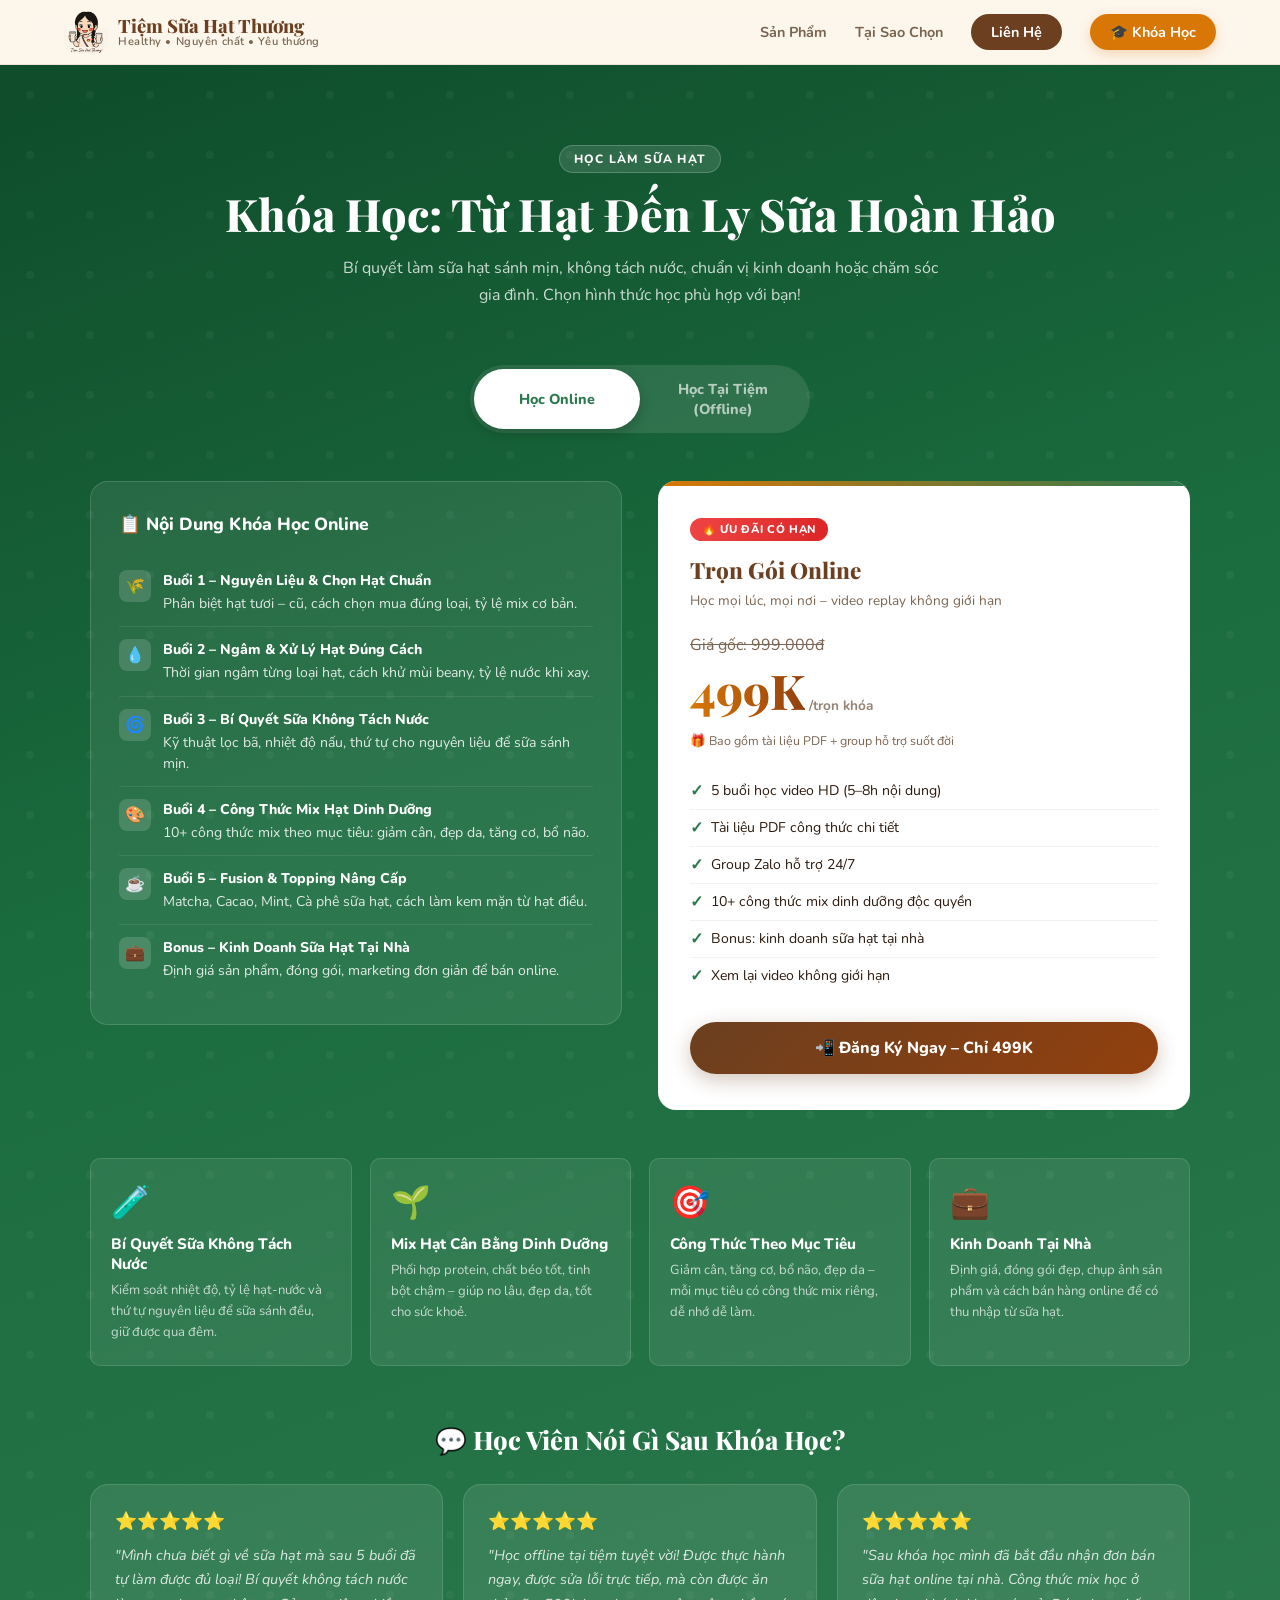
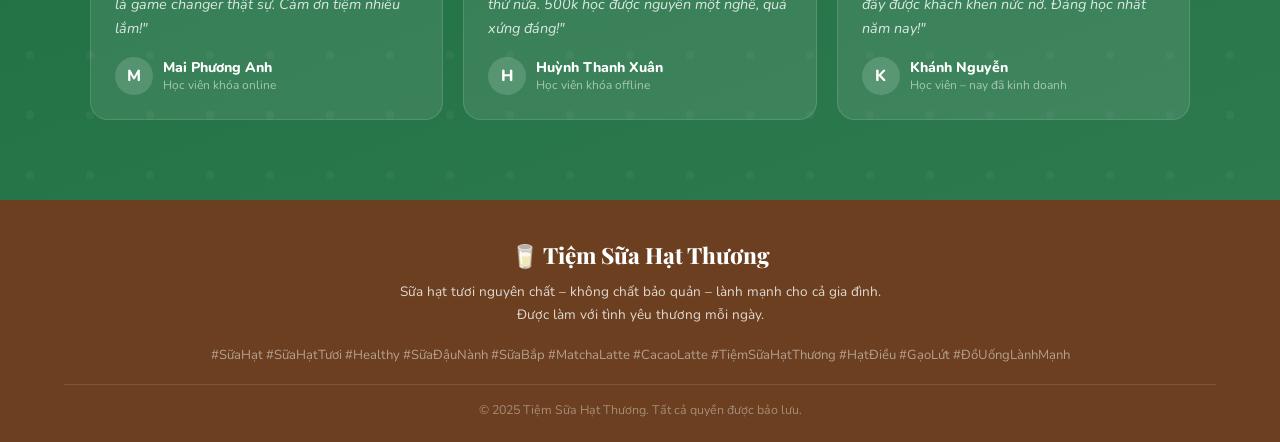
==== course.html @ ad741317 "Initial commit: Redesigned landing page and course page with full-bleed layout and mobile menu" ====
<!DOCTYPE html>
<html lang="vi">

<head>
  <meta charset="UTF-8" />
  <meta name="viewport" content="width=device-width, initial-scale=1.0" />

  <!-- ===== SEO META TAGS ===== -->
  <title>Khóa Học Làm Sữa Hạt | Tiệm Sữa Hạt Thương – Healthy & Ngon</title>
  <meta name="description"
    content="Tham gia khóa học làm sữa hạt tại Tiệm Sữa Hạt Thương. Học bí quyết làm sữa không tách nước, cách mix hạt dinh dưỡng và cách kinh doanh sữa hạt tại nhà. Học online & offline trọn gói chỉ 499K." />
  <meta name="keywords"
    content="học làm sữa hạt, khóa học sữa hạt, cách làm sữa hạt không tách nước, học pha chế sữa hạt online, lớp học sữa hạt offline, kinh doanh sữa hạt" />
  <meta name="robots" content="index, follow" />
  <meta name="author" content="Tiệm Sữa Hạt Thương" />

  <!-- Open Graph / Facebook -->
  <meta property="og:type" content="website" />
  <meta property="og:title" content="Khóa Học Làm Sữa Hạt | Tiệm Sữa Hạt Thương" />
  <meta property="og:description"
    content="Học làm sữa hạt chuyên nghiệp từ A-Z. Bí quyết sữa sánh mịn, không tách nước. Trọn gói chỉ 499K." />
  <meta property="og:image" content="assets/images/dau-nanh-me-den.jpg" />

  <!-- Google Fonts -->
  <link rel="preconnect" href="https://fonts.googleapis.com" />
  <link rel="preconnect" href="https://fonts.gstatic.com" crossorigin />
  <link
    href="https://fonts.googleapis.com/css2?family=Nunito:wght@400;600;700;800;900&family=Playfair+Display:wght@700;800&display=swap"
    rel="stylesheet" />

  <link rel="stylesheet" href="css/landing.css" />

</head>

<body>

  <!-- ===== NAV ===== -->
  <header>
    <nav aria-label="Main navigation">
      <a href="landing.html" class="logo" aria-label="Trang chủ Tiệm Sữa Hạt Thương">
        <div class="logo-icon">
          <img src="assets/logo/logo.png" alt="Logo Tiệm Sữa Hạt Thương" />
        </div>
        <div class="logo-text">
          Tiệm Sữa Hạt Thương
          <span>Healthy • Nguyên chất • Yêu thương</span>
        </div>
      </a>
      <ul class="nav-links" id="nav-links" role="navigation">
        <li><a href="landing.html#products">Sản Phẩm</a></li>
        <li><a href="landing.html#why-us">Tại Sao Chọn</a></li>
        <li><a href="landing.html#contact" class="nav-cta">Liên Hệ</a></li>
        <li><a href="course.html" class="nav-course-btn">🎓 Khóa Học</a></li>
      </ul>
      <button class="menu-toggle" id="menu-toggle" aria-label="Mở menu" aria-expanded="false">
        <span></span>
        <span></span>
        <span></span>
      </button>
    </nav>
  </header>

  <!-- ===== COURSE SECTION ===== -->
  <section id="course" class="course-section" aria-label="Khóa học làm sữa hạt">
    <div class="course-inner">
      <div class="course-header fade-up">
        <div class="section-tag">Học Làm Sữa Hạt</div>
        <h2>Khóa Học: Từ Hạt Đến Ly Sữa Hoàn Hảo</h2>
        <p>Bí quyết làm sữa hạt sánh mịn, không tách nước, chuẩn vị kinh doanh hoặc chăm sóc gia đình. Chọn hình thức học phù hợp với bạn!</p>
      </div>

      <!-- Mode Selector -->
      <div class="course-mode-tabs fade-up" role="tablist">
        <button class="mode-tab active" data-panel="panel-online" role="tab" aria-selected="true">Học Online</button>
        <button class="mode-tab" data-panel="panel-offline" role="tab" aria-selected="false">Học Tại Tiệm (Offline)</button>
      </div>

      <!-- ===== ONLINE PANEL ===== -->
      <div class="course-panel active" id="panel-online" role="tabpanel">
        <div class="course-layout">

          <div class="curriculum fade-up">
            <h3>📋 Nội Dung Khóa Học Online</h3>
            <div class="curriculum-item">
              <div class="ci-icon">🌾</div>
              <div class="ci-text">
                <strong>Buổi 1 – Nguyên Liệu &amp; Chọn Hạt Chuẩn</strong>
                Phân biệt hạt tươi – cũ, cách chọn mua đúng loại, tỷ lệ mix cơ bản.
              </div>
            </div>
            <div class="curriculum-item">
              <div class="ci-icon">💧</div>
              <div class="ci-text">
                <strong>Buổi 2 – Ngâm &amp; Xử Lý Hạt Đúng Cách</strong>
                Thời gian ngâm từng loại hạt, cách khử mùi beany, tỷ lệ nước khi xay.
              </div>
            </div>
            <div class="curriculum-item">
              <div class="ci-icon">🌀</div>
              <div class="ci-text">
                <strong>Buổi 3 – Bí Quyết Sữa Không Tách Nước</strong>
                Kỹ thuật lọc bã, nhiệt độ nấu, thứ tự cho nguyên liệu để sữa sánh mịn.
              </div>
            </div>
            <div class="curriculum-item">
              <div class="ci-icon">🎨</div>
              <div class="ci-text">
                <strong>Buổi 4 – Công Thức Mix Hạt Dinh Dưỡng</strong>
                10+ công thức mix theo mục tiêu: giảm cân, đẹp da, tăng cơ, bổ não.
              </div>
            </div>
            <div class="curriculum-item">
              <div class="ci-icon">☕</div>
              <div class="ci-text">
                <strong>Buổi 5 – Fusion &amp; Topping Nâng Cấp</strong>
                Matcha, Cacao, Mint, Cà phê sữa hạt, cách làm kem mặn từ hạt điều.
              </div>
            </div>
            <div class="curriculum-item">
              <div class="ci-icon">💼</div>
              <div class="ci-text">
                <strong>Bonus – Kinh Doanh Sữa Hạt Tại Nhà</strong>
                Định giá sản phẩm, đóng gói, marketing đơn giản để bán online.
              </div>
            </div>
          </div>

          <div class="price-card fade-up">
            <div class="price-popular">🔥 Ưu đãi có hạn</div>
            <div class="price-title">Trọn Gói Online</div>
            <div class="price-subtitle">Học mọi lúc, mọi nơi – video replay không giới hạn</div>
            <div class="price-old">Giá gốc: 999.000đ</div>
            <div class="price-amount">
              <div class="price-num">499K</div>
              <div class="price-unit">/trọn khóa</div>
            </div>
            <div class="price-note">🎁 Bao gồm tài liệu PDF + group hỗ trợ suốt đời</div>
            <ul class="price-features">
              <li><span class="tick">✓</span> 5 buổi học video HD (5–8h nội dung)</li>
              <li><span class="tick">✓</span> Tài liệu PDF công thức chi tiết</li>
              <li><span class="tick">✓</span> Group Zalo hỗ trợ 24/7</li>
              <li><span class="tick">✓</span> 10+ công thức mix dinh dưỡng độc quyền</li>
              <li><span class="tick">✓</span> Bonus: kinh doanh sữa hạt tại nhà</li>
              <li><span class="tick">✓</span> Xem lại video không giới hạn</li>
            </ul>
            <a href="tel:+84000000000" class="btn-enroll">📲 Đăng Ký Ngay – Chỉ 499K</a>
          </div>

        </div>
      </div>

      <!-- ===== OFFLINE PANEL ===== -->
      <div class="course-panel" id="panel-offline" role="tabpanel">
        <div class="course-layout">
          <div class="curriculum fade-up">
            <h3>📋 Nội Dung Khóa Học Tại Tiệm</h3>
            <div class="curriculum-item">
              <div class="ci-icon">👁️</div>
              <div class="ci-text">
                <strong>Buổi 1 – Tham Quan &amp; Lý Thuyết Nền</strong>
                Trực tiếp xem quy trình hoạt động thực tế tại tiệm, giới thiệu đầy đủ nguyên liệu.
              </div>
            </div>
            <div class="curriculum-item">
              <div class="ci-icon">🤲</div>
              <div class="ci-text">
                <strong>Buổi 2 – Thực Hành: Sữa Đậu Nành &amp; Mix Cơ Bản</strong>
                Tự tay ngâm, xay, nấu và lọc sữa đậu nành đạt chuẩn dưới sự hướng dẫn trực tiếp.
              </div>
            </div>
            <div class="curriculum-item">
              <div class="ci-icon">🔬</div>
              <div class="ci-text">
                <strong>Buổi 3 – Thực Hành: Sữa Hạt Mix Dinh Dưỡng</strong>
                Thực hành 4 công thức mix nâng cao: Hạt Điều–Yến Mạch, Mè Đen, Bí Đỏ, Gạo Rang.
              </div>
            </div>
            <div class="curriculum-item">
              <div class="ci-icon">✨</div>
              <div class="ci-text">
                <strong>Buổi 4 – Fusion &amp; Topping</strong>
                Matcha Latte, Cacao Latte, kem mặn hạt điều – thực hành từ A đến Z.
              </div>
            </div>
            <div class="curriculum-item">
              <div class="ci-icon">🎓</div>
              <div class="ci-text">
                <strong>Buổi 5 – Tổng Kết &amp; Thi Thực Hành</strong>
                Tự làm 1 sản phẩm hoàn chỉnh, nhận chứng nhận hoàn thành khóa học.
              </div>
            </div>
          </div>

          <div class="price-card fade-up">
            <div class="price-popular">⭐ Học trực tiếp – thực hành tay</div>
            <div class="price-title">Trọn Gói Offline</div>
            <div class="price-subtitle">Học tại tiệm – được hướng dẫn tận tình 1-1</div>
            <div class="price-old">Giá gốc: 999.000đ</div>
            <div class="price-amount">
              <div class="price-num">499K</div>
              <div class="price-unit">/trọn khóa</div>
            </div>
            <div class="price-note">🎁 Được ăn thử toàn bộ sản phẩm thực hành ngay tại chỗ!</div>
            <ul class="price-features">
              <li><span class="tick">✓</span> 5 buổi học thực hành trực tiếp tại tiệm</li>
              <li><span class="tick">✓</span> Nguyên liệu thực hành được chuẩn bị sẵn</li>
              <li><span class="tick">✓</span> Hướng dẫn 1-1, sửa lỗi ngay tại chỗ</li>
              <li><span class="tick">✓</span> Tài liệu PDF + video quay lại buổi học</li>
              <li><span class="tick">✓</span> Ăn thử sản phẩm thực hành miễn phí</li>
              <li><span class="tick">✓</span> Chứng nhận hoàn thành khóa học</li>
            </ul>
            <a href="tel:+84000000000" class="btn-enroll">📞 Đăng Ký Lớp Offline – 499K</a>
          </div>
        </div>
      </div>

      <!-- What you'll learn -->
      <div class="learn-grid">
        <div class="learn-card fade-up">
          <div class="learn-icon">🧪</div>
          <h4>Bí Quyết Sữa Không Tách Nước</h4>
          <p>Kiểm soát nhiệt độ, tỷ lệ hạt-nước và thứ tự nguyên liệu để sữa sánh đều, giữ được qua đêm.</p>
        </div>
        <div class="learn-card fade-up">
          <div class="learn-icon">🌱</div>
          <h4>Mix Hạt Cân Bằng Dinh Dưỡng</h4>
          <p>Phối hợp protein, chất béo tốt, tinh bột chậm – giúp no lâu, đẹp da, tốt cho sức khoẻ.</p>
        </div>
        <div class="learn-card fade-up">
          <div class="learn-icon">🎯</div>
          <h4>Công Thức Theo Mục Tiêu</h4>
          <p>Giảm cân, tăng cơ, bổ não, đẹp da – mỗi mục tiêu có công thức mix riêng, dễ nhớ dễ làm.</p>
        </div>
        <div class="learn-card fade-up">
          <div class="learn-icon">💼</div>
          <h4>Kinh Doanh Tại Nhà</h4>
          <p>Định giá, đóng gói đẹp, chụp ảnh sản phẩm và cách bán hàng online để có thu nhập từ sữa hạt.</p>
        </div>
      </div>

      <!-- Course testimonials -->
      <div class="course-testi">
        <h3>💬 Học Viên Nói Gì Sau Khóa Học?</h3>
        <div class="course-testi-grid">
          <div class="course-testi-card fade-up">
            <div class="stars">⭐⭐⭐⭐⭐</div>
            <p class="testi-text">"Mình chưa biết gì về sữa hạt mà sau 5 buổi đã tự làm được đủ loại! Bí quyết không tách nước là game changer thật sự. Cảm ơn tiệm nhiều lắm!"</p>
            <div class="testi-author">
              <div class="author-avatar">M</div>
              <div>
                <div class="author-name">Mai Phương Anh</div>
                <div class="author-location">Học viên khóa online</div>
              </div>
            </div>
          </div>
          <div class="course-testi-card fade-up">
            <div class="stars">⭐⭐⭐⭐⭐</div>
            <p class="testi-text">"Học offline tại tiệm tuyệt vời! Được thực hành ngay, được sửa lỗi trực tiếp, mà còn được ăn thử nữa. 500k học được nguyên một nghề, quá xứng đáng!"</p>
            <div class="testi-author">
              <div class="author-avatar">H</div>
              <div>
                <div class="author-name">Huỳnh Thanh Xuân</div>
                <div class="author-location">Học viên khóa offline</div>
              </div>
            </div>
          </div>
          <div class="course-testi-card fade-up">
            <div class="stars">⭐⭐⭐⭐⭐</div>
            <p class="testi-text">"Sau khóa học mình đã bắt đầu nhận đơn bán sữa hạt online tại nhà. Công thức mix học ở đây được khách khen nức nở. Đáng học nhất năm nay!"</p>
            <div class="testi-author">
              <div class="author-avatar">K</div>
              <div>
                <div class="author-name">Khánh Nguyễn</div>
                <div class="author-location">Học viên – nay đã kinh doanh</div>
              </div>
            </div>
          </div>
        </div>
      </div>

    </div>
  </section>

  <!-- ===== FOOTER ===== -->
  <footer id="contact">
    <div class="footer-logo">🥛 Tiệm Sữa Hạt Thương</div>
    <p>Sữa hạt tươi nguyên chất – không chất bảo quản – lành mạnh cho cả gia đình.<br />
      Được làm với tình yêu thương mỗi ngày.</p>
    <div class="hashtags">
      #SữaHạt #SữaHạtTươi #Healthy #SữaĐậuNành #SữaBắp #MatchaLatte #CacaoLatte #TiệmSữaHạtThương #HạtĐiều #GạoLứt #ĐồUốngLànhMạnh
    </div>
    <div class="footer-bottom">
      © 2025 Tiệm Sữa Hạt Thương. Tất cả quyền được bảo lưu.
    </div>
  </footer>

  <script>
    // Intersection Observer for fade-up animations
    function observeFadeUps() {
      const observer = new IntersectionObserver((entries) => {
        entries.forEach((entry, i) => {
          if (entry.isIntersecting) {
            setTimeout(() => entry.target.classList.add('visible'), i * 35);
            observer.unobserve(entry.target);
          }
        });
      }, { threshold: 0.1 });
      document.querySelectorAll('.fade-up:not(.visible)').forEach(el => observer.observe(el));
    }

    observeFadeUps();

    // Course mode tabs (Online / Offline)
    document.querySelectorAll('.mode-tab').forEach(tab => {
      tab.addEventListener('click', () => {
        document.querySelectorAll('.mode-tab').forEach(t => {
          t.classList.remove('active');
          t.setAttribute('aria-selected', 'false');
        });
        tab.classList.add('active');
        tab.setAttribute('aria-selected', 'true');

        const targetId = tab.dataset.panel;
        document.querySelectorAll('.course-panel').forEach(panel => {
          panel.classList.remove('active');
        });
        document.getElementById(targetId).classList.add('active');

        observeFadeUps();
      });
    });

    // Mobile Menu Toggle
    const menuToggle = document.getElementById('menu-toggle');
    const navLinks = document.getElementById('nav-links');

    if (menuToggle && navLinks) {
      menuToggle.addEventListener('click', () => {
        const isOpen = menuToggle.classList.toggle('active');
        navLinks.classList.toggle('active');
        menuToggle.setAttribute('aria-expanded', isOpen);
        document.body.style.overflow = isOpen ? 'hidden' : '';
      });

      // Close menu when clicking link
      navLinks.querySelectorAll('a').forEach(link => {
        link.addEventListener('click', () => {
          menuToggle.classList.remove('active');
          navLinks.classList.remove('active');
          menuToggle.setAttribute('aria-expanded', 'false');
          document.body.style.overflow = '';
        });
      });
    }
  </script>
</body>

</html>
---- css/landing.css ----
/* ===== DESIGN TOKENS ===== */
:root {
  --cream:   #fdf6ec;
  --warm:    #f5e6cc;
  --brown:   #6b3f1f;
  --amber:   #d97706;
  --green:   #2d7a4f;
  --green-light: #4ade80;
  --matcha:  #84a13a;
  --cacao:   #7b4a2d;
  --text:    #2c1a0e;
  --muted:   #7a6552;
  --white:   #ffffff;
  --shadow:  0 8px 32px rgba(107,63,31,0.12);
  --radius:  18px;
  --radius-sm: 10px;
}

*, *::before, *::after { box-sizing: border-box; margin: 0; padding: 0; }

html { scroll-behavior: smooth; }

body {
  font-family: 'Nunito', sans-serif;
  background: var(--cream);
  color: var(--text);
  overflow-x: hidden;
}

/* ===== HEADER / NAV ===== */
header {
  position: sticky;
  top: 0;
  z-index: 100;
  background: rgba(253,246,236,0.85);
  backdrop-filter: blur(16px);
  border-bottom: 1px solid rgba(107,63,31,0.1);
  padding: 0 5vw;
}
nav {
  display: flex;
  align-items: center;
  justify-content: space-between;
  height: 64px;
  max-width: 1200px;
  margin: auto;
}
.logo {
  display: flex;
  align-items: center;
  gap: 10px;
  text-decoration: none;
}
.logo-icon {
  width: 44px; height: 44px;
  border-radius: 12px;
  overflow: hidden;
  display: flex; align-items: center; justify-content: center;
  background: transparent;
}
.logo-icon img { width: 100%; height: 100%; object-fit: contain; }
.logo-text {
  font-family: 'Playfair Display', serif;
  font-size: 1.15rem;
  font-weight: 800;
  color: var(--brown);
  line-height: 1.1;
}
.logo-text span { display: block; font-size: 0.7rem; font-family: 'Nunito', sans-serif; color: var(--muted); font-weight: 600; letter-spacing: 0.05em; }
.nav-links {
  display: flex; gap: 28px; list-style: none;
}
.nav-links a {
  text-decoration: none; color: var(--muted); font-weight: 700; font-size: 0.9rem;
  transition: color 0.2s;
}
.nav-links a:hover { color: var(--amber); }
.nav-cta {
  background: var(--brown); color: var(--white) !important;
  padding: 8px 20px; border-radius: 50px;
  transition: background 0.2s, transform 0.2s !important;
}
.nav-cta:hover { background: var(--amber) !important; transform: translateY(-1px); }

.nav-course-btn {
  background: var(--amber); color: white !important;
  padding: 8px 20px; border-radius: 50px;
  font-weight: 800;
  box-shadow: 0 4px 12px rgba(217,119,6,0.25);
  transition: all 0.25s !important;
}
.nav-course-btn:hover {
  background: #f59e0b !important;
  transform: translateY(-2px);
  box-shadow: 0 8px 20px rgba(217,119,6,0.4);
}

/* ===== HERO ===== */
.hero {
  position: relative;
  min-height: 92vh;
  display: flex; align-items: center;
  overflow: hidden;
  padding: 80px 5vw 60px;
}
.hero-bg {
  position: absolute; inset: 0;
  background: radial-gradient(ellipse at 70% 50%, #f5e6cc 0%, #fdf6ec 60%);
  z-index: 0;
}
/* Decorative blobs */
.blob {
  position: absolute;
  border-radius: 50%;
  filter: blur(60px);
  opacity: 0.35;
  pointer-events: none;
}
.blob-1 { width: 420px; height: 420px; background: #f9c74f; top: -80px; right: -60px; }
.blob-2 { width: 300px; height: 300px; background: #90be6d; bottom: -40px; left: -80px; }
.blob-3 { width: 200px; height: 200px; background: #f3722c; top: 40%; left: 35%; }

.hero-content {
  position: relative; z-index: 2;
  max-width: 600px;
}
.hero-badge {
  display: inline-flex; align-items: center; gap: 6px;
  background: linear-gradient(90deg, #d97706, #92400e);
  color: white;
  font-size: 0.78rem; font-weight: 800; letter-spacing: 0.08em;
  text-transform: uppercase;
  padding: 6px 16px; border-radius: 50px;
  margin-bottom: 20px;
  box-shadow: 0 4px 14px rgba(217,119,6,0.4);
  animation: pulse-badge 2.5s ease-in-out infinite;
}
@keyframes pulse-badge {
  0%, 100% { box-shadow: 0 4px 14px rgba(217,119,6,0.4); }
  50%       { box-shadow: 0 4px 24px rgba(217,119,6,0.7); }
}
.hero h1 {
  font-family: 'Playfair Display', serif;
  font-size: clamp(2.4rem, 5vw, 3.8rem);
  font-weight: 800;
  line-height: 1.15;
  color: var(--brown);
  margin-bottom: 18px;
}
.hero h1 em {
  font-style: normal;
  background: linear-gradient(90deg, var(--amber), var(--green));
  -webkit-background-clip: text;
  -webkit-text-fill-color: transparent;
  background-clip: text;
}
.hero p {
  font-size: 1.1rem; color: var(--muted); line-height: 1.7;
  margin-bottom: 32px; max-width: 520px;
}
.hero-ctas {
  display: flex; flex-wrap: wrap; gap: 14px;
}
.btn-primary {
  display: inline-flex; align-items: center; gap: 8px;
  background: linear-gradient(135deg, var(--brown), #92400e);
  color: white; font-weight: 800; font-size: 1rem;
  padding: 14px 32px; border-radius: 50px;
  text-decoration: none;
  box-shadow: 0 6px 20px rgba(107,63,31,0.35);
  transition: transform 0.25s, box-shadow 0.25s;
}
.btn-primary:hover { transform: translateY(-3px); box-shadow: 0 12px 28px rgba(107,63,31,0.4); }
.btn-outline {
  display: inline-flex; align-items: center; gap: 8px;
  border: 2px solid var(--brown); color: var(--brown);
  font-weight: 800; font-size: 1rem;
  padding: 12px 28px; border-radius: 50px;
  text-decoration: none;
  transition: background 0.25s, color 0.25s, transform 0.25s;
}
.btn-outline:hover { background: var(--brown); color: white; transform: translateY(-3px); }

.hero-stats {
  display: flex; gap: 32px; margin-top: 48px;
}
.stat { text-align: center; }
.stat-num {
  font-family: 'Playfair Display', serif;
  font-size: 2rem; font-weight: 800; color: var(--brown); line-height: 1;
}
.stat-label { font-size: 0.78rem; color: var(--muted); font-weight: 700; margin-top: 4px; }

/* Hero floating images */
.hero-images {
  position: absolute; right: 5vw; top: 50%;
  transform: translateY(-50%);
  z-index: 2;
  display: grid;
  grid-template-columns: 1fr 1fr;
  grid-template-rows: 1fr 1fr;
  gap: 16px;
  width: clamp(280px, 38vw, 480px);
}
.hero-img-card {
  border-radius: 20px;
  overflow: hidden;
  box-shadow: var(--shadow);
  aspect-ratio: 1;
  position: relative;
}
.hero-img-card img { width: 100%; height: 100%; object-fit: cover; transition: transform 0.4s; }
.hero-img-card:hover img { transform: scale(1.07); }
.hero-img-card:nth-child(1) { grid-column: 1; grid-row: 1; transform: rotate(-2deg) translateY(8px); }
.hero-img-card:nth-child(2) { grid-column: 2; grid-row: 1; transform: rotate(2deg) translateY(-8px); }
.hero-img-card:nth-child(3) { grid-column: 1; grid-row: 2; transform: rotate(1.5deg) translateY(4px); }
.hero-img-card:nth-child(4) { grid-column: 2; grid-row: 2; transform: rotate(-1.5deg) translateY(-4px); }

/* ===== WHY US ===== */
.why-us {
  background: linear-gradient(135deg, var(--brown) 0%, #92400e 100%);
  color: white;
  padding: 70px 5vw;
  text-align: center;
}
.section-tag {
  display: inline-block;
  background: rgba(255,255,255,0.15);
  color: white;
  font-size: 0.75rem; font-weight: 800; letter-spacing: 0.1em; text-transform: uppercase;
  padding: 5px 14px; border-radius: 50px;
  margin-bottom: 14px;
}
.section-tag-dark {
  display: inline-block;
  background: rgba(107,63,31,0.1);
  color: var(--brown);
  font-size: 0.75rem; font-weight: 800; letter-spacing: 0.1em; text-transform: uppercase;
  padding: 5px 14px; border-radius: 50px;
  margin-bottom: 14px;
}
.why-us h2 {
  font-family: 'Playfair Display', serif;
  font-size: clamp(1.8rem, 3vw, 2.6rem);
  font-weight: 800; margin-bottom: 48px;
}
.why-grid {
  display: grid;
  grid-template-columns: repeat(auto-fit, minmax(200px, 1fr));
  gap: 28px;
  max-width: 1000px; margin: auto;
}
.why-card {
  background: rgba(255,255,255,0.1);
  border: 1px solid rgba(255,255,255,0.2);
  border-radius: var(--radius);
  padding: 32px 20px;
  transition: background 0.3s, transform 0.3s;
}
.why-card:hover { background: rgba(255,255,255,0.18); transform: translateY(-4px); }
.why-icon { font-size: 2.4rem; margin-bottom: 14px; }
.why-card h3 { font-size: 1.05rem; font-weight: 800; margin-bottom: 8px; }
.why-card p { font-size: 0.88rem; color: rgba(255,255,255,0.75); line-height: 1.6; }

/* ===== PRODUCTS SECTION ===== */
.products {
  padding: 80px 5vw;
  max-width: 1280px; margin: auto;
}
.section-header { text-align: center; margin-bottom: 50px; }
.section-header h2 {
  font-family: 'Playfair Display', serif;
  font-size: clamp(1.9rem, 3.5vw, 2.8rem);
  font-weight: 800; color: var(--brown);
}
.section-header p {
  font-size: 1rem; color: var(--muted); margin-top: 10px; max-width: 560px; margin-left: auto; margin-right: auto; line-height: 1.65;
}

/* Filter tabs */
.filter-tabs {
  display: flex; flex-wrap: wrap; justify-content: center; gap: 10px;
  margin-bottom: 40px;
}
.tab-btn {
  border: 2px solid var(--warm);
  background: var(--white);
  color: var(--muted);
  font-family: 'Nunito', sans-serif;
  font-weight: 700; font-size: 0.9rem;
  padding: 9px 22px; border-radius: 50px; cursor: pointer;
  transition: all 0.25s;
}
.tab-btn:hover, .tab-btn.active {
  background: var(--brown); border-color: var(--brown); color: white;
}

/* Product grid */
.product-grid {
  display: grid;
  grid-template-columns: repeat(auto-fill, minmax(160px, 1fr));
  gap: 16px;
}
.product-card {
  background: var(--white);
  border-radius: var(--radius);
  overflow: visible; /* Allow tags to overlap edges */
  box-shadow: 0 4px 20px rgba(107,63,31,0.08);
  transition: transform 0.35s, box-shadow 0.35s;
  position: relative;
}
.product-card:hover { transform: translateY(-8px); box-shadow: 0 16px 40px rgba(107,63,31,0.15); }
.product-card[data-hidden="true"] { display: none; }

.product-img-wrap {
  position: relative;
  overflow: hidden;
  aspect-ratio: 4/5;
  background: #f0f0f0;
  border-radius: var(--radius) var(--radius) 0 0; /* Match card top radius */
}
.product-img-wrap img {
  width: 100%; height: 100%; object-fit: cover;
  transition: transform 0.6s cubic-bezier(0.165, 0.84, 0.44, 1);
}
.product-card:hover .product-img-wrap img { transform: scale(1.1); }

/* Tags are now absolutely positioned independently of overlay for better control */
.badge-bestseller {
  position: absolute;
  top: -8px; left: -8px;
  background: #e11d48; color: white;
  padding: 6px 14px; border-radius: 6px;
  font-size: 0.72rem; font-weight: 800;
  box-shadow: 0 4px 14px rgba(225,29,72,0.45);
  z-index: 10;
  transform: rotate(-3deg); /* Slight tilt for visual interest */
  pointer-events: none;
}

.badge-category {
  position: absolute;
  top: 10px; right: 10px;
  background: rgba(253,246,236,0.92);
  backdrop-filter: blur(6px);
  color: var(--brown); font-size: 0.62rem; font-weight: 800;
  padding: 4px 12px; border-radius: 50px;
  z-index: 10;
  pointer-events: none;
  box-shadow: 0 2px 8px rgba(0,0,0,0.05);
}

.product-info {
  padding: 16px 12px;
  text-align: center;
  background: white;
}
.product-name {
  font-size: 0.95rem; font-weight: 800; color: var(--brown);
  margin-bottom: 6px;
  overflow: hidden; text-overflow: ellipsis; white-space: nowrap;
}
.product-price {
  display: flex; align-items: baseline; justify-content: center; gap: 3px;
  color: #b91c1c; /* Dark red for price */
}
.price-val {
  font-family: 'Playfair Display', serif;
  font-size: 1.6rem; font-weight: 800;
  line-height: 1;
}
.price-unit {
  font-size: 0.8rem; font-weight: 700;
  opacity: 0.8;
}

/* ===== EXTRAS SECTION ===== */
.extras-section {
  background: var(--warm);
  padding: 60px 5vw;
}
.extras-inner {
  max-width: 900px; margin: auto;
}
.extras-grid {
  display: grid;
  grid-template-columns: repeat(auto-fit, minmax(180px, 1fr));
  gap: 18px;
  margin-top: 36px;
}
.extra-card {
  background: var(--white);
  border-radius: var(--radius-sm);
  padding: 22px 18px;
  text-align: center;
  box-shadow: 0 2px 12px rgba(107,63,31,0.07);
  transition: transform 0.25s, box-shadow 0.25s;
}
.extra-card:hover { transform: translateY(-3px); box-shadow: 0 8px 24px rgba(107,63,31,0.13); }
.extra-icon { font-size: 2rem; margin-bottom: 10px; }
.extra-card h3 { font-size: 0.95rem; font-weight: 800; color: var(--text); margin-bottom: 6px; }
.extra-card .price { font-size: 1rem; font-weight: 800; color: var(--amber); }

/* ===== HOW IT WORKS ===== */
.how-it-works {
  padding: 70px 5vw;
  text-align: center;
  max-width: 1100px; margin: auto;
}
.steps {
  display: grid;
  grid-template-columns: repeat(auto-fit, minmax(200px, 1fr));
  gap: 30px;
  margin-top: 48px;
  position: relative;
}
.step-card {
  padding: 30px 20px;
  position: relative;
}
.step-num {
  width: 56px; height: 56px;
  background: linear-gradient(135deg, var(--amber), var(--brown));
  color: white; font-family: 'Playfair Display', serif; font-size: 1.4rem; font-weight: 800;
  border-radius: 50%;
  display: flex; align-items: center; justify-content: center;
  margin: 0 auto 18px;
  box-shadow: 0 6px 18px rgba(217,119,6,0.35);
}
.step-card h3 { font-size: 1rem; font-weight: 800; color: var(--brown); margin-bottom: 8px; }
.step-card p { font-size: 0.87rem; color: var(--muted); line-height: 1.65; }

/* ===== TESTIMONIALS ===== */
.testimonials {
  background: linear-gradient(135deg, #fdf6ec, #f5e6cc);
  padding: 70px 5vw;
  text-align: center;
}
.testimonials h2 {
  font-family: 'Playfair Display', serif;
  font-size: clamp(1.8rem, 3vw, 2.6rem);
  font-weight: 800; color: var(--brown); margin-bottom: 10px;
}
.testi-grid {
  display: grid;
  grid-template-columns: repeat(auto-fit, minmax(250px, 1fr));
  gap: 24px;
  max-width: 1000px; margin: 40px auto 0;
}
.testi-card {
  background: white;
  border-radius: var(--radius);
  padding: 28px 24px;
  text-align: left;
  box-shadow: 0 4px 20px rgba(107,63,31,0.08);
  transition: transform 0.3s;
}
.testi-card:hover { transform: translateY(-4px); }
.stars { font-size: 1.1rem; color: #f59e0b; margin-bottom: 12px; }
.testi-text { font-size: 0.9rem; color: var(--muted); line-height: 1.7; margin-bottom: 16px; font-style: italic; }
.testi-author {
  display: flex; align-items: center; gap: 10px;
}
.author-avatar {
  width: 38px; height: 38px;
  background: linear-gradient(135deg, var(--amber), var(--brown));
  border-radius: 50%;
  display: flex; align-items: center; justify-content: center;
  color: white; font-weight: 800; font-size: 1rem;
}
.author-name { font-weight: 800; font-size: 0.88rem; color: var(--text); }
.author-location { font-size: 0.75rem; color: var(--muted); }

/* ===== CTA BANNER ===== */
.cta-banner {
  background: linear-gradient(135deg, var(--green), #166534);
  color: white;
  padding: 70px 5vw;
  text-align: center;
}
.cta-banner h2 {
  font-family: 'Playfair Display', serif;
  font-size: clamp(1.8rem, 3.5vw, 2.8rem);
  font-weight: 800; margin-bottom: 16px;
}
.cta-banner p { font-size: 1rem; color: rgba(255,255,255,0.8); max-width: 520px; margin: 0 auto 32px; line-height: 1.65; }
.btn-white {
  display: inline-flex; align-items: center; gap: 8px;
  background: white; color: var(--green);
  font-weight: 800; font-size: 1rem;
  padding: 14px 36px; border-radius: 50px;
  text-decoration: none;
  box-shadow: 0 6px 20px rgba(0,0,0,0.2);
  transition: transform 0.25s, box-shadow 0.25s;
}
.btn-white:hover { transform: translateY(-3px); box-shadow: 0 12px 28px rgba(0,0,0,0.25); }

/* ===== FOOTER ===== */
footer {
  background: var(--brown);
  color: rgba(255,255,255,0.8);
  padding: 40px 5vw 24px;
  text-align: center;
}
footer .footer-logo {
  font-family: 'Playfair Display', serif;
  font-size: 1.4rem; font-weight: 800; color: white;
  margin-bottom: 10px;
}
footer p { font-size: 0.85rem; line-height: 1.7; max-width: 500px; margin: 0 auto 20px; }
footer .hashtags { font-size: 0.82rem; color: rgba(255,255,255,0.5); }
footer .footer-bottom {
  border-top: 1px solid rgba(255,255,255,0.12);
  margin-top: 20px; padding-top: 16px;
  font-size: 0.78rem; color: rgba(255,255,255,0.4);
}

/* ===== COURSE SECTION ===== */
.course-section {
  padding: 80px 5vw;
  background: linear-gradient(160deg, #0f4c2a 0%, #1a6b3e 40%, #2d7a4f 100%);
  color: white;
  position: relative;
  overflow: hidden;
}
.course-section::before {
  content: '';
  position: absolute; inset: 0;
  background: url("data:image/svg+xml,%3Csvg width='60' height='60' viewBox='0 0 60 60' xmlns='http://www.w3.org/2000/svg'%3E%3Cg fill='none' fill-rule='evenodd'%3E%3Cg fill='%23ffffff' fill-opacity='0.04'%3E%3Ccircle cx='30' cy='30' r='4'/%3E%3C/g%3E%3C/g%3E%3C/svg%3E") repeat;
  pointer-events: none;
}
.course-inner {
  max-width: 1100px; margin: auto; position: relative; z-index: 1;
}
.course-header { text-align: center; margin-bottom: 56px; }
.course-header .section-tag {
  background: rgba(255,255,255,0.12);
  border: 1px solid rgba(255,255,255,0.2);
}
.course-header h2 {
  font-family: 'Playfair Display', serif;
  font-size: clamp(1.9rem, 3.5vw, 3rem);
  font-weight: 800; margin-bottom: 14px; line-height: 1.2;
}
.course-header p { font-size: 1rem; color: rgba(255,255,255,0.78); max-width: 600px; margin: 0 auto; line-height: 1.7; }

/* Mode toggle */
.course-mode-tabs {
  display: flex; justify-content: center; gap: 0;
  background: rgba(255,255,255,0.1);
  border-radius: 50px;
  padding: 4px;
  max-width: 340px; margin-left: auto; margin-right: auto; margin-bottom: 48px;
}
.mode-tab {
  flex: 1; text-align: center;
  padding: 10px 20px; border-radius: 50px;
  cursor: pointer;
  font-family: 'Nunito', sans-serif;
  font-weight: 800; font-size: 0.9rem;
  border: none; background: transparent; color: rgba(255,255,255,0.65);
  transition: all 0.3s;
}
.mode-tab.active {
  background: white; color: var(--green);
  box-shadow: 0 4px 12px rgba(0,0,0,0.2);
}

/* Course panels */
.course-panel { display: none; }
.course-panel.active { display: block; }

/* Two-col layout */
.course-layout {
  display: grid;
  grid-template-columns: 1fr 1fr;
  gap: 36px;
  align-items: start;
}

/* Curriculum list */
.curriculum {
  background: rgba(255,255,255,0.08);
  border: 1px solid rgba(255,255,255,0.14);
  border-radius: var(--radius);
  padding: 30px 28px;
}
.curriculum h3 {
  font-size: 1.1rem; font-weight: 800; margin-bottom: 22px;
  display: flex; align-items: center; gap: 8px;
}
.curriculum-item {
  display: flex; align-items: flex-start; gap: 12px;
  padding: 12px 0;
  border-bottom: 1px solid rgba(255,255,255,0.08);
}
.curriculum-item:last-child { border-bottom: none; }
.ci-icon {
  width: 32px; height: 32px; flex-shrink: 0;
  background: rgba(255,255,255,0.15);
  border-radius: 8px;
  display: flex; align-items: center; justify-content: center;
  font-size: 1rem;
}
.ci-text { font-size: 0.88rem; line-height: 1.5; color: rgba(255,255,255,0.85); }
.ci-text strong { color: white; display: block; font-weight: 800; margin-bottom: 2px; }

/* Pricing card */
.price-card {
  background: white;
  border-radius: var(--radius);
  padding: 36px 32px;
  color: var(--text);
  position: relative;
  overflow: hidden;
}
.price-card::before {
  content: '';
  position: absolute; top: 0; left: 0; right: 0; height: 5px;
  background: linear-gradient(90deg, var(--amber), var(--green));
}
.price-popular {
  display: inline-block;
  background: linear-gradient(90deg, #ef4444, #dc2626);
  color: white; font-size: 0.7rem; font-weight: 800; letter-spacing: 0.06em; text-transform: uppercase;
  padding: 4px 12px; border-radius: 50px;
  margin-bottom: 14px;
}
.price-title {
  font-family: 'Playfair Display', serif;
  font-size: 1.4rem; font-weight: 800; color: var(--brown); margin-bottom: 6px;
}
.price-subtitle { font-size: 0.85rem; color: var(--muted); margin-bottom: 24px; }
.price-amount {
  display: flex; align-items: baseline; gap: 4px; margin-bottom: 8px;
}
.price-old {
  font-size: 1rem; color: var(--muted); text-decoration: line-through; margin-bottom: 6px;
}
.price-num {
  font-family: 'Playfair Display', serif;
  font-size: 3rem; font-weight: 800;
  background: linear-gradient(90deg, var(--amber), #92400e);
  -webkit-background-clip: text; -webkit-text-fill-color: transparent; background-clip: text;
  line-height: 1.2;
  padding-bottom: 4px;
}
.price-unit { font-size: 0.85rem; color: var(--muted); font-weight: 700; }
.price-note { font-size: 0.78rem; color: var(--muted); margin-bottom: 24px; }
.price-features { list-style: none; margin-bottom: 28px; }
.price-features li {
  display: flex; align-items: center; gap: 8px;
  font-size: 0.88rem; color: var(--text); padding: 7px 0;
  border-bottom: 1px solid rgba(107,63,31,0.07);
}
.price-features li:last-child { border-bottom: none; }
.price-features .tick { color: var(--green); font-weight: 900; font-size: 1rem; }
.btn-enroll {
  display: block; width: 100%; text-align: center;
  background: linear-gradient(135deg, var(--brown), #92400e);
  color: white; font-weight: 800; font-size: 1rem;
  padding: 15px 0; border-radius: 50px;
  text-decoration: none;
  box-shadow: 0 6px 20px rgba(107,63,31,0.3);
  transition: transform 0.25s, box-shadow 0.25s;
}
.btn-enroll:hover { transform: translateY(-3px); box-shadow: 0 10px 26px rgba(107,63,31,0.4); }

/* What you learn */
.learn-grid {
  display: grid;
  grid-template-columns: repeat(auto-fit, minmax(220px, 1fr));
  gap: 18px;
  margin-top: 48px;
}
.learn-card {
  background: rgba(255,255,255,0.08);
  border: 1px solid rgba(255,255,255,0.13);
  border-radius: var(--radius-sm);
  padding: 22px 20px;
  transition: background 0.3s, transform 0.3s;
}
.learn-card:hover { background: rgba(255,255,255,0.14); transform: translateY(-3px); }
.learn-icon { font-size: 2rem; margin-bottom: 10px; }
.learn-card h4 { font-size: 0.95rem; font-weight: 800; margin-bottom: 6px; }
.learn-card p { font-size: 0.82rem; color: rgba(255,255,255,0.72); line-height: 1.6; }

/* Course testimonials */
.course-testi {
  margin-top: 56px;
}
.course-testi h3 {
  text-align: center;
  font-family: 'Playfair Display', serif;
  font-size: 1.6rem; font-weight: 800;
  margin-bottom: 28px;
}
.course-testi-grid {
  display: grid;
  grid-template-columns: repeat(auto-fit, minmax(240px, 1fr));
  gap: 20px;
}
.course-testi-card {
  background: rgba(255,255,255,0.09);
  border: 1px solid rgba(255,255,255,0.13);
  border-radius: var(--radius);
  padding: 24px;
}
.course-testi-card .stars { margin-bottom: 10px; }
.course-testi-card .testi-text { color: rgba(255,255,255,0.82); }
.course-testi-card .author-name { color: white; }
.course-testi-card .author-location { color: rgba(255,255,255,0.55); }
.course-testi-card .author-avatar {
  background: rgba(255,255,255,0.15);
}

/* ===== SCROLL ANIMATIONS ===== */
.fade-up {
  opacity: 0; transform: translateY(20px);
  transition: opacity 0.4s ease, transform 0.4s ease;
}
.fade-up.visible { opacity: 1; transform: none; }

/* ===== MENU TOGGLE (Mobile) ===== */
.menu-toggle {
  display: none;
  flex-direction: column;
  justify-content: space-between;
  width: 30px; height: 21px;
  background: transparent; border: none;
  cursor: pointer; z-index: 1001;
  padding: 0;
}
.menu-toggle span {
  width: 100%; height: 3px;
  background: var(--brown);
  border-radius: 10px;
  transition: all 0.3s cubic-bezier(0.645, 0.045, 0.355, 1);
}
.menu-toggle.active span:nth-child(1) { transform: translateY(9px) rotate(45deg); }
.menu-toggle.active span:nth-child(2) { opacity: 0; transform: translateX(-20px); }
.menu-toggle.active span:nth-child(3) { transform: translateY(-9px) rotate(-45deg); }

/* ===== RESPONSIVE ===== */
@media (max-width: 992px) {
  .nav-links { gap: 15px; }
  .hero-images { width: 35vw; }
}

@media (max-width: 850px) {
  header { padding: 0 4vw; }
  .menu-toggle { display: flex; }

  .nav-links {
    position: fixed;
    top: 0; right: -100%;
    width: 80%; height: 100vh;
    background: var(--cream);
    flex-direction: column;
    align-items: center;
    justify-content: center;
    gap: 30px;
    z-index: 1000;
    box-shadow: -10px 0 30px rgba(107,63,31,0.1);
    transition: right 0.4s cubic-bezier(0.77, 0.2, 0.05, 1);
    padding: 40px;
  }
  .nav-links.active { right: 0; }
  .nav-links a { font-size: 1.2rem; color: var(--brown); }

  .hero { flex-direction: column; text-align: center; padding-top: 100px; padding-bottom: 80px; }
  .hero-content { max-width: 100%; margin: 0 auto; display: flex; flex-direction: column; align-items: center; }
  .hero-ctas { justify-content: center; }
  .hero-images {
    position: static; transform: none;
    margin-top: 50px; width: 100%; max-width: 500px;
    grid-template-columns: repeat(2, 1fr);
    margin-left: auto; margin-right: auto;
  }
  .hero-bg { background: var(--cream); }
  .blob-3 { display: none; }
}

@media (max-width: 600px) {
  .hero h1 { font-size: 2.2rem; }
  .hero p { font-size: 1rem; }
  .hero-stats { flex-direction: column; gap: 20px; align-items: center; }

  .product-grid {
    grid-template-columns: repeat(2, 1fr);
    gap: 12px;
  }
  .product-info { padding: 10px; }
  .product-name { font-size: 0.85rem; height: 2.2em; }
  .product-price { font-size: 1.15rem; }

  .why-grid { grid-template-columns: 1fr; }
  .testi-grid { grid-template-columns: 1fr; }
  .extras-grid { grid-template-columns: repeat(2, 1fr); gap: 12px; }

  .course-layout { grid-template-columns: 1fr; }
  .curriculum h3 { font-size: 1.2rem; }
  .price-card { padding: 25px 20px; }
  .price-num { font-size: 2.5rem; line-height: 1.2; }

  .course-mode-tabs { padding: 4px; }
  .mode-tab { padding: 10px 15px; font-size: 0.85rem; }

  footer { padding: 40px 5vw; text-align: center; }
}

@media (max-width: 400px) {
  .product-grid { grid-template-columns: 1fr; }
  .extras-grid { grid-template-columns: 1fr; }
}
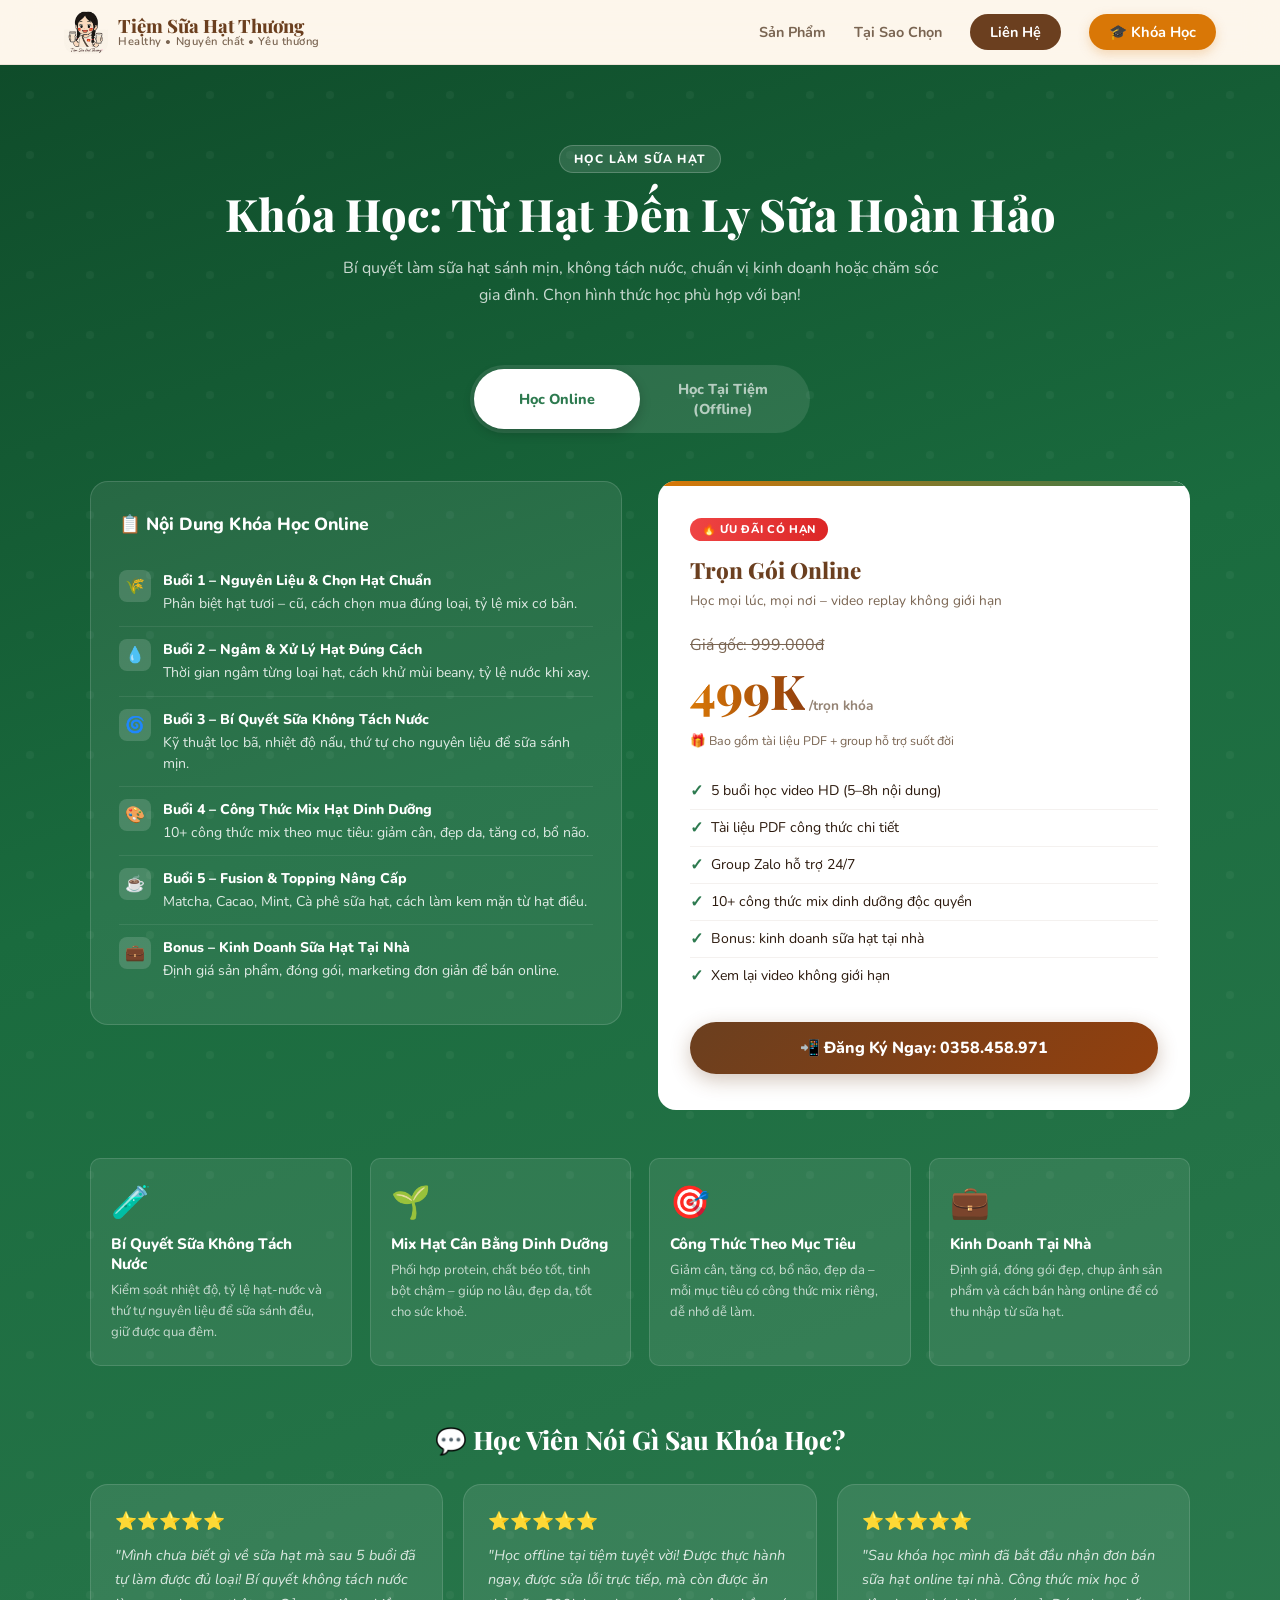
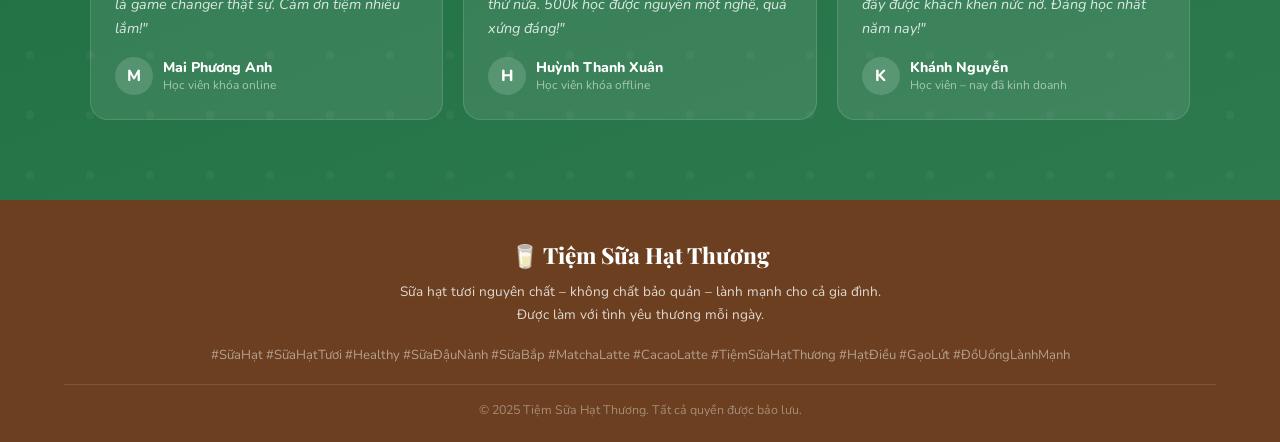
==== commit 3a4005de: "Update contact phone number to 0358458971 and final link cleanup" ====
--- a/course.html
+++ b/course.html
@@ -37,7 +37,7 @@
   <!-- ===== NAV ===== -->
   <header>
     <nav aria-label="Main navigation">
-      <a href="landing.html" class="logo" aria-label="Trang chủ Tiệm Sữa Hạt Thương">
+      <a href="index.html" class="logo" aria-label="Trang chủ Tiệm Sữa Hạt Thương">
         <div class="logo-icon">
           <img src="assets/logo/logo.png" alt="Logo Tiệm Sữa Hạt Thương" />
         </div>
@@ -47,9 +47,9 @@
         </div>
       </a>
       <ul class="nav-links" id="nav-links" role="navigation">
-        <li><a href="landing.html#products">Sản Phẩm</a></li>
-        <li><a href="landing.html#why-us">Tại Sao Chọn</a></li>
-        <li><a href="landing.html#contact" class="nav-cta">Liên Hệ</a></li>
+        <li><a href="index.html#products">Sản Phẩm</a></li>
+        <li><a href="index.html#why-us">Tại Sao Chọn</a></li>
+        <li><a href="index.html#contact" class="nav-cta">Liên Hệ</a></li>
         <li><a href="course.html" class="nav-course-btn">🎓 Khóa Học</a></li>
       </ul>
       <button class="menu-toggle" id="menu-toggle" aria-label="Mở menu" aria-expanded="false">
@@ -66,13 +66,15 @@
       <div class="course-header fade-up">
         <div class="section-tag">Học Làm Sữa Hạt</div>
         <h2>Khóa Học: Từ Hạt Đến Ly Sữa Hoàn Hảo</h2>
-        <p>Bí quyết làm sữa hạt sánh mịn, không tách nước, chuẩn vị kinh doanh hoặc chăm sóc gia đình. Chọn hình thức học phù hợp với bạn!</p>
+        <p>Bí quyết làm sữa hạt sánh mịn, không tách nước, chuẩn vị kinh doanh hoặc chăm sóc gia đình. Chọn hình thức
+          học phù hợp với bạn!</p>
       </div>
 
       <!-- Mode Selector -->
       <div class="course-mode-tabs fade-up" role="tablist">
         <button class="mode-tab active" data-panel="panel-online" role="tab" aria-selected="true">Học Online</button>
-        <button class="mode-tab" data-panel="panel-offline" role="tab" aria-selected="false">Học Tại Tiệm (Offline)</button>
+        <button class="mode-tab" data-panel="panel-offline" role="tab" aria-selected="false">Học Tại Tiệm
+          (Offline)</button>
       </div>
 
       <!-- ===== ONLINE PANEL ===== -->
@@ -143,7 +145,7 @@
               <li><span class="tick">✓</span> Bonus: kinh doanh sữa hạt tại nhà</li>
               <li><span class="tick">✓</span> Xem lại video không giới hạn</li>
             </ul>
-            <a href="tel:+84000000000" class="btn-enroll">📲 Đăng Ký Ngay – Chỉ 499K</a>
+            <a href="tel:0358458971" class="btn-enroll">📲 Đăng Ký Ngay: 0358.458.971</a>
           </div>
 
         </div>
@@ -209,7 +211,7 @@
               <li><span class="tick">✓</span> Ăn thử sản phẩm thực hành miễn phí</li>
               <li><span class="tick">✓</span> Chứng nhận hoàn thành khóa học</li>
             </ul>
-            <a href="tel:+84000000000" class="btn-enroll">📞 Đăng Ký Lớp Offline – 499K</a>
+            <a href="tel:0358458971" class="btn-enroll">📞 Đăng Ký Offline: 0358.458.971</a>
           </div>
         </div>
       </div>
@@ -244,7 +246,8 @@
         <div class="course-testi-grid">
           <div class="course-testi-card fade-up">
             <div class="stars">⭐⭐⭐⭐⭐</div>
-            <p class="testi-text">"Mình chưa biết gì về sữa hạt mà sau 5 buổi đã tự làm được đủ loại! Bí quyết không tách nước là game changer thật sự. Cảm ơn tiệm nhiều lắm!"</p>
+            <p class="testi-text">"Mình chưa biết gì về sữa hạt mà sau 5 buổi đã tự làm được đủ loại! Bí quyết không
+              tách nước là game changer thật sự. Cảm ơn tiệm nhiều lắm!"</p>
             <div class="testi-author">
               <div class="author-avatar">M</div>
               <div>
@@ -255,7 +258,8 @@
           </div>
           <div class="course-testi-card fade-up">
             <div class="stars">⭐⭐⭐⭐⭐</div>
-            <p class="testi-text">"Học offline tại tiệm tuyệt vời! Được thực hành ngay, được sửa lỗi trực tiếp, mà còn được ăn thử nữa. 500k học được nguyên một nghề, quá xứng đáng!"</p>
+            <p class="testi-text">"Học offline tại tiệm tuyệt vời! Được thực hành ngay, được sửa lỗi trực tiếp, mà còn
+              được ăn thử nữa. 500k học được nguyên một nghề, quá xứng đáng!"</p>
             <div class="testi-author">
               <div class="author-avatar">H</div>
               <div>
@@ -266,7 +270,8 @@
           </div>
           <div class="course-testi-card fade-up">
             <div class="stars">⭐⭐⭐⭐⭐</div>
-            <p class="testi-text">"Sau khóa học mình đã bắt đầu nhận đơn bán sữa hạt online tại nhà. Công thức mix học ở đây được khách khen nức nở. Đáng học nhất năm nay!"</p>
+            <p class="testi-text">"Sau khóa học mình đã bắt đầu nhận đơn bán sữa hạt online tại nhà. Công thức mix học ở
+              đây được khách khen nức nở. Đáng học nhất năm nay!"</p>
             <div class="testi-author">
               <div class="author-avatar">K</div>
               <div>
@@ -287,7 +292,8 @@
     <p>Sữa hạt tươi nguyên chất – không chất bảo quản – lành mạnh cho cả gia đình.<br />
       Được làm với tình yêu thương mỗi ngày.</p>
     <div class="hashtags">
-      #SữaHạt #SữaHạtTươi #Healthy #SữaĐậuNành #SữaBắp #MatchaLatte #CacaoLatte #TiệmSữaHạtThương #HạtĐiều #GạoLứt #ĐồUốngLànhMạnh
+      #SữaHạt #SữaHạtTươi #Healthy #SữaĐậuNành #SữaBắp #MatchaLatte #CacaoLatte #TiệmSữaHạtThương #HạtĐiều #GạoLứt
+      #ĐồUốngLànhMạnh
     </div>
     <div class="footer-bottom">
       © 2025 Tiệm Sữa Hạt Thương. Tất cả quyền được bảo lưu.
@@ -355,4 +361,4 @@
   </script>
 </body>
 
-</html>
+</html>
